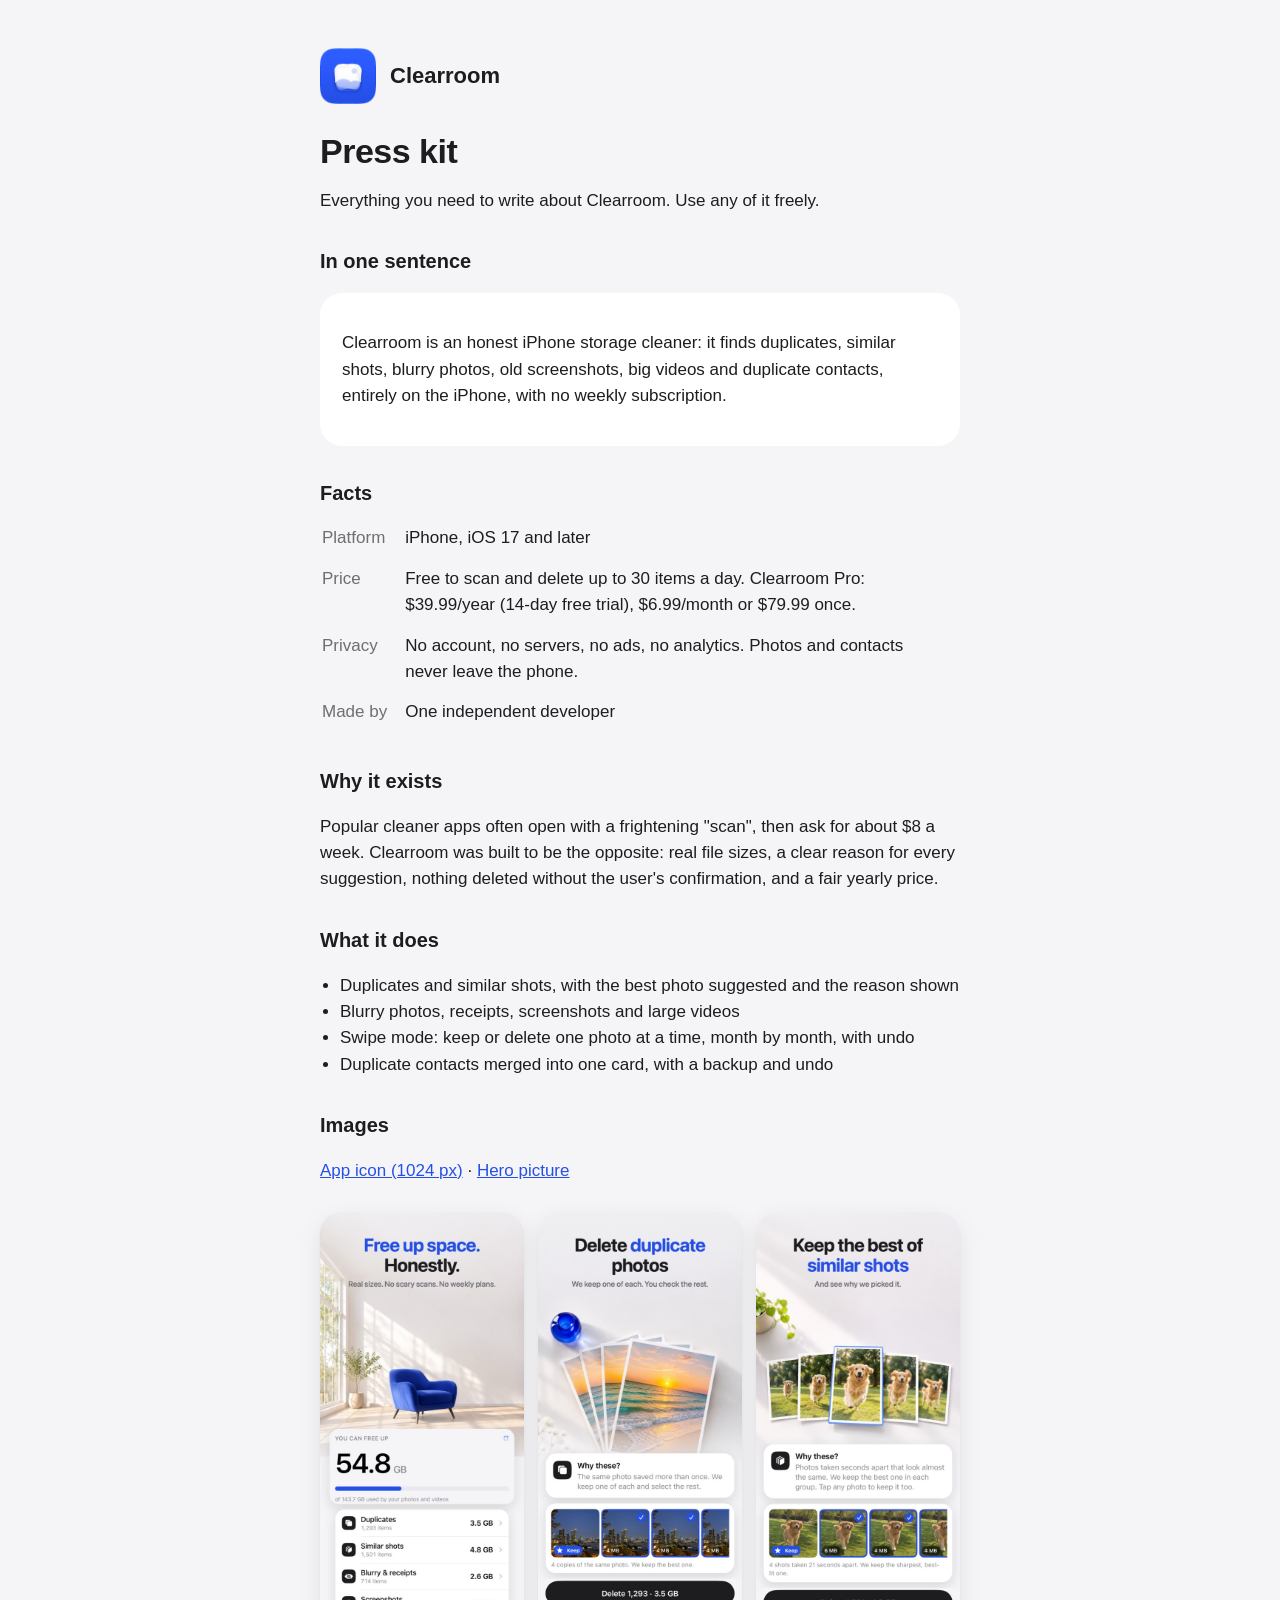
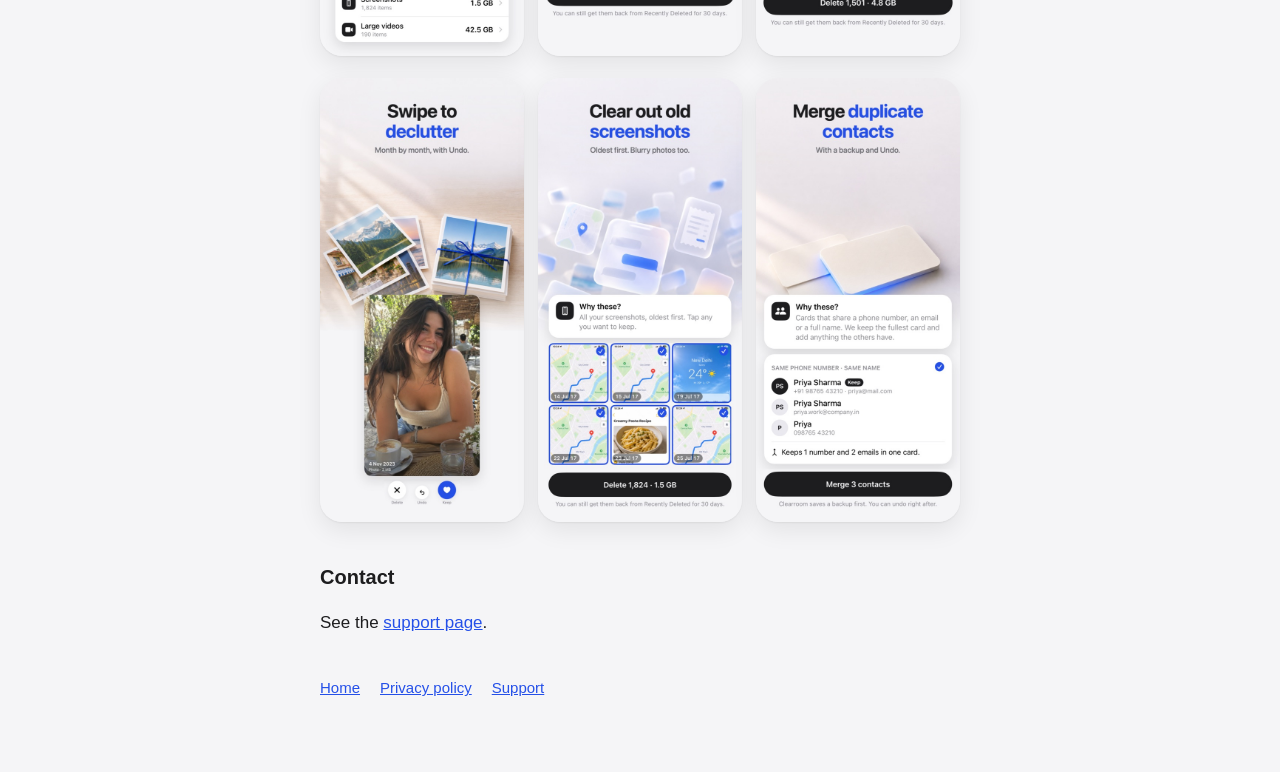
==== press.html @ 5c48450d "Clearroom website" ====
<!doctype html>
<html lang="en"><head><meta charset="utf-8"><meta name="viewport" content="width=device-width, initial-scale=1">
<title>Clearroom press kit: iPhone photo cleaner</title>
<meta name="description" content="Press kit for Clearroom, an on-device iPhone photo cleaner with no weekly subscription: facts, prices, screenshots and the app icon.">
<link rel="canonical" href="https://rajgupta36.github.io/clearroom/press.html"><link rel="stylesheet" href="style.css"><link rel="icon" href="favicon.png"></head>
<body><main>
<header><img src="img/icon-256.png" alt=""><a href="./">Clearroom</a></header>
<h1>Press kit</h1>
<p>Everything you need to write about Clearroom. Use any of it freely.</p>

<h2>In one sentence</h2>
<div class="card"><p>Clearroom is an honest iPhone storage cleaner: it finds duplicates, similar shots, blurry photos, old screenshots, big videos and duplicate contacts, entirely on the iPhone, with no weekly subscription.</p></div>

<h2>Facts</h2>
<table class="facts">
<tr><td>Platform</td><td>iPhone, iOS 17 and later</td></tr>
<tr><td>Price</td><td>Free to scan and delete up to 30 items a day. Clearroom Pro: $39.99/year (14-day free trial), $6.99/month or $79.99 once.</td></tr>
<tr><td>Privacy</td><td>No account, no servers, no ads, no analytics. Photos and contacts never leave the phone.</td></tr>
<tr><td>Made by</td><td>One independent developer</td></tr>
</table>

<h2>Why it exists</h2>
<p>Popular cleaner apps often open with a frightening "scan", then ask for about $8 a week. Clearroom was built to be the opposite: real file sizes, a clear reason for every suggestion, nothing deleted without the user's confirmation, and a fair yearly price.</p>

<h2>What it does</h2>
<ul>
<li>Duplicates and similar shots, with the best photo suggested and the reason shown</li>
<li>Blurry photos, receipts, screenshots and large videos</li>
<li>Swipe mode: keep or delete one photo at a time, month by month, with undo</li>
<li>Duplicate contacts merged into one card, with a backup and undo</li>
</ul>

<h2>Images</h2>
<p><a href="img/icon-1024.png">App icon (1024 px)</a> · <a href="img/hero.jpg">Hero picture</a></p>
<div class="shots">
<a href="img/1-dashboard.jpg"><img src="img/1-dashboard.jpg" alt="Home screen"></a>
<a href="img/2-duplicates.jpg"><img src="img/2-duplicates.jpg" alt="Duplicates"></a>
<a href="img/3-similar.jpg"><img src="img/3-similar.jpg" alt="Similar shots"></a>
<a href="img/4-swipe.jpg"><img src="img/4-swipe.jpg" alt="Swipe mode"></a>
<a href="img/5-screenshots.jpg"><img src="img/5-screenshots.jpg" alt="Old screenshots, oldest first"></a>
<a href="img/6-contacts.jpg"><img src="img/6-contacts.jpg" alt="Duplicate contacts merged into one card"></a>
</div>

<h2>Contact</h2>
<p>See the <a href="support.html">support page</a>.</p>
<nav><a href="./">Home</a><a href="privacy.html">Privacy policy</a><a href="support.html">Support</a></nav>
</main></body></html>
---- style.css ----
:root { --ink:#1D1D1F; --paper:#F5F5F7; --card:#FFFFFF; --muted:#6E6E73; --cobalt:#2550E8; }
@media (prefers-color-scheme: dark) { :root { --ink:#F5F5F7; --paper:#000; --card:#1C1C1E; --muted:#98989D; --cobalt:#3F66F2; } }
* { box-sizing: border-box; }
body { margin:0; background:var(--paper); color:var(--ink); font:17px/1.55 -apple-system, BlinkMacSystemFont, "SF Pro Text", "Helvetica Neue", Arial, sans-serif; }
main { max-width: 680px; margin: 0 auto; padding: 48px 20px 72px; }
header { display:flex; align-items:center; gap:14px; margin-bottom: 28px; }
header img { width:56px; height:56px; border-radius:13px; }
header a { color:inherit; text-decoration:none; font-weight:700; font-size:22px; }
h1 { font-size: 34px; line-height:1.15; margin: 0 0 8px; letter-spacing:-0.5px; }
h2 { font-size: 20px; margin: 32px 0 8px; }
p, li { color: var(--ink); }
.muted { color: var(--muted); font-size: 15px; }
.card { background: var(--card); border-radius: 22px; padding: 20px 22px; margin: 16px 0; }
a { color: var(--cobalt); }
.button { display:inline-block; background:var(--ink); color:var(--paper); padding:14px 26px; border-radius:999px; text-decoration:none; font-weight:600; }
nav { margin-top: 40px; display:flex; gap:20px; font-size:15px; }
ul { padding-left: 20px; }

.shots { display:grid; grid-template-columns: repeat(auto-fit, minmax(150px, 1fr)); gap:14px; margin: 28px 0; }
.shots img { width:100%; border-radius:22px; box-shadow: 0 1px 2px rgba(0,0,0,.06), 0 8px 24px rgba(0,0,0,.08); }
.facts td { padding: 6px 16px 6px 0; vertical-align: top; }
.facts td:first-child { color: var(--muted); white-space: nowrap; }

.hero { display:block; width:100%; height:300px; object-fit:cover; object-position:50% 72%; border-radius:22px; margin: 0 0 28px; }
ol { padding-left: 22px; }
.faq details { background: var(--card); border-radius: 18px; padding: 14px 20px; margin: 10px 0; }
.faq summary { font-weight: 600; cursor: pointer; }
.faq details p { margin: 10px 0 2px; color: var(--muted); }
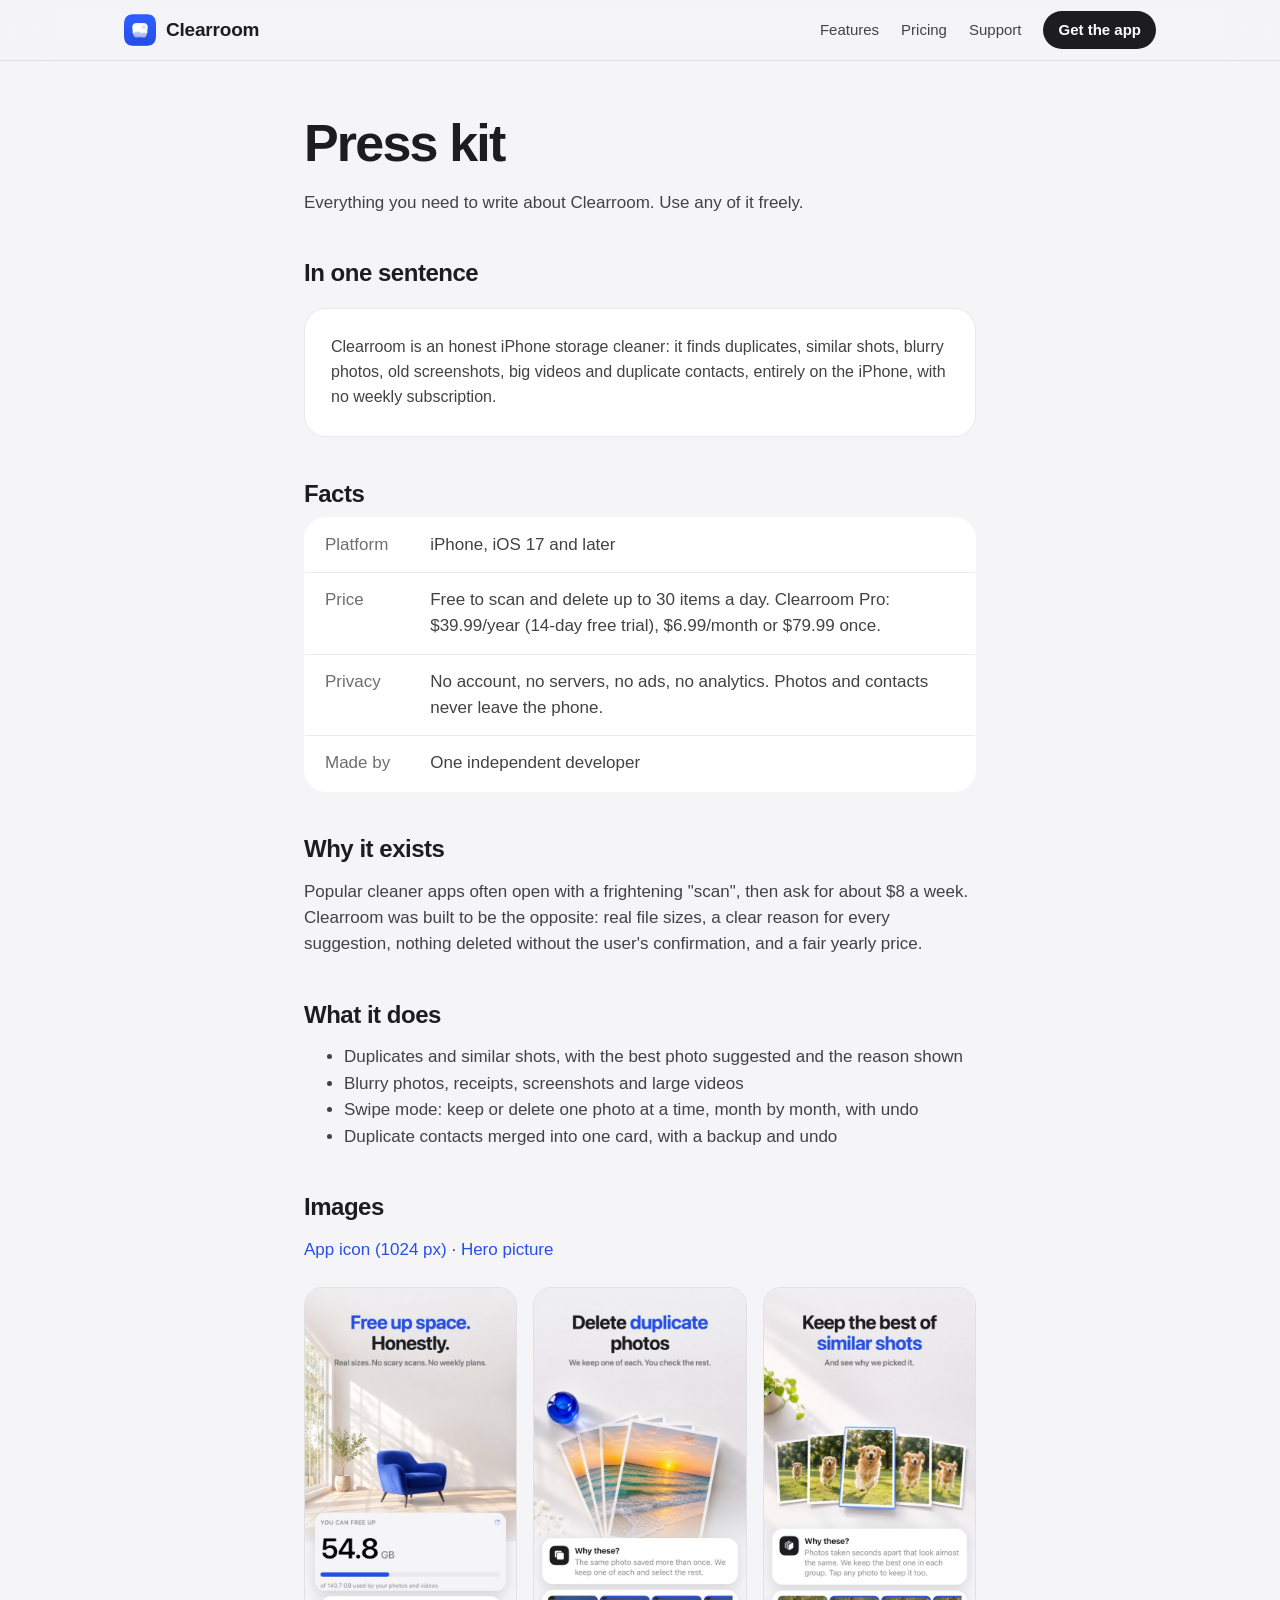
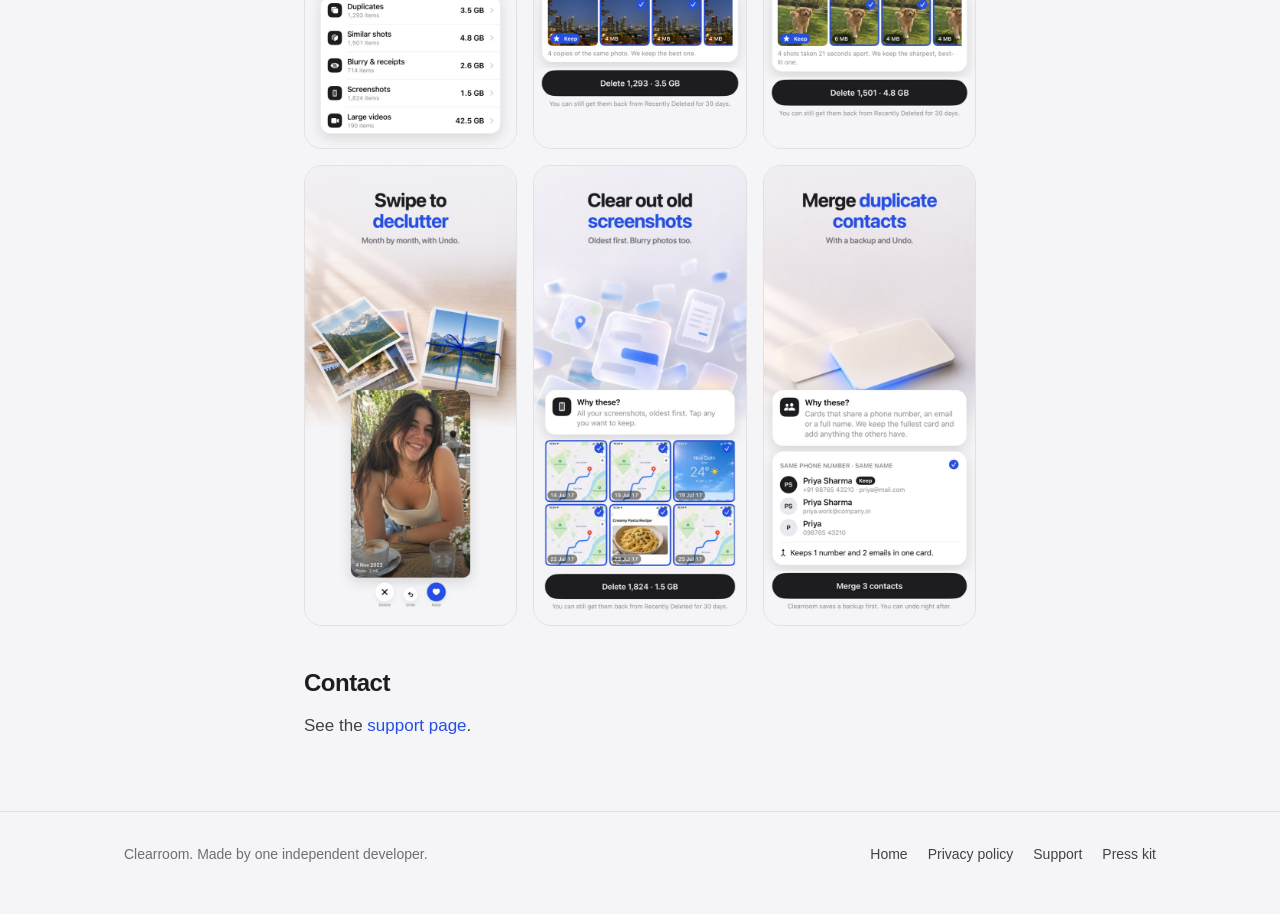
==== commit 2435775a: "New site design: landing page, phone screens, pricing, comparison; nicer support and privacy pages" ====
--- a/press.html
+++ b/press.html
@@ -3,8 +3,13 @@
 <title>Clearroom press kit: iPhone photo cleaner</title>
 <meta name="description" content="Press kit for Clearroom, an on-device iPhone photo cleaner with no weekly subscription: facts, prices, screenshots and the app icon.">
 <link rel="canonical" href="https://rajgupta36.github.io/clearroom/press.html"><link rel="stylesheet" href="style.css"><link rel="icon" href="favicon.png"></head>
-<body><main>
-<header><img src="img/icon-256.png" alt=""><a href="./">Clearroom</a></header>
+<body>
+<a class="skip" href="#main">Skip to content</a>
+<header class="top"><div class="wrap">
+<a class="brand" href="./"><img src="img/icon-256.png" alt="">Clearroom</a>
+<nav aria-label="Main"><a href="./#features">Features</a><a href="./#pricing">Pricing</a><a href="support.html">Support</a><a class="pill" href="./">Get the app</a></nav>
+</div></header>
+<main id="main" class="doc">
 <h1>Press kit</h1>
 <p>Everything you need to write about Clearroom. Use any of it freely.</p>
 
@@ -43,5 +48,9 @@
 
 <h2>Contact</h2>
 <p>See the <a href="support.html">support page</a>.</p>
-<nav><a href="./">Home</a><a href="privacy.html">Privacy policy</a><a href="support.html">Support</a></nav>
-</main></body></html>
+</main>
+<footer><div class="wrap">
+<span>Clearroom. Made by one independent developer.</span>
+<nav aria-label="Footer"><a href="./">Home</a><a href="privacy.html">Privacy policy</a><a href="support.html">Support</a><a href="press.html">Press kit</a></nav>
+</div></footer>
+</body></html>
--- a/style.css
+++ b/style.css
@@ -1,28 +1,189 @@
-:root { --ink:#1D1D1F; --paper:#F5F5F7; --card:#FFFFFF; --muted:#6E6E73; --cobalt:#2550E8; }
-@media (prefers-color-scheme: dark) { :root { --ink:#F5F5F7; --paper:#000; --card:#1C1C1E; --muted:#98989D; --cobalt:#3F66F2; } }
+/* Clearroom site. Ink & cobalt, same as the app: neutral surfaces, one accent, no gradients. */
+:root {
+  --ink: #1D1D1F; --ink-2: #424245; --paper: #F5F5F7; --card: #FFFFFF; --muted: #6E6E73;
+  --line: rgba(0,0,0,.08); --cobalt: #2550E8; --cobalt-soft: rgba(37,80,232,.09);
+  --on-ink: #FFFFFF; --band: #1D1D1F; --band-text: #F5F5F7; --band-muted: #A1A1A6;
+  --radius: 22px; --max: 1080px;
+}
+@media (prefers-color-scheme: dark) {
+  :root {
+    --ink: #F5F5F7; --ink-2: #D2D2D7; --paper: #000; --card: #1C1C1E; --muted: #98989D;
+    --line: rgba(255,255,255,.1); --cobalt: #4C70F5; --cobalt-soft: rgba(76,112,245,.16);
+    --on-ink: #000; --band: #1C1C1E;
+  }
+}
 * { box-sizing: border-box; }
-body { margin:0; background:var(--paper); color:var(--ink); font:17px/1.55 -apple-system, BlinkMacSystemFont, "SF Pro Text", "Helvetica Neue", Arial, sans-serif; }
-main { max-width: 680px; margin: 0 auto; padding: 48px 20px 72px; }
-header { display:flex; align-items:center; gap:14px; margin-bottom: 28px; }
-header img { width:56px; height:56px; border-radius:13px; }
-header a { color:inherit; text-decoration:none; font-weight:700; font-size:22px; }
-h1 { font-size: 34px; line-height:1.15; margin: 0 0 8px; letter-spacing:-0.5px; }
-h2 { font-size: 20px; margin: 32px 0 8px; }
-p, li { color: var(--ink); }
+html { scroll-behavior: smooth; }
+@media (prefers-reduced-motion: reduce) { html { scroll-behavior: auto; } }
+body {
+  margin: 0; background: var(--paper); color: var(--ink);
+  font: 17px/1.55 -apple-system, BlinkMacSystemFont, "SF Pro Text", "Helvetica Neue", Arial, sans-serif;
+  -webkit-font-smoothing: antialiased; text-rendering: optimizeLegibility;
+}
+img { max-width: 100%; display: block; }
+a { color: var(--cobalt); text-decoration: none; }
+a:hover { text-decoration: underline; }
+.wrap { max-width: var(--max); margin: 0 auto; padding: 0 24px; }
+.skip { position: absolute; left: -999px; }
+.skip:focus { left: 12px; top: 12px; background: var(--card); padding: 8px 12px; border-radius: 10px; z-index: 10; }
+
+/* Top bar */
+.top { position: sticky; top: 0; z-index: 5; background: color-mix(in srgb, var(--paper) 82%, transparent);
+  -webkit-backdrop-filter: saturate(180%) blur(20px); backdrop-filter: saturate(180%) blur(20px);
+  border-bottom: 1px solid var(--line); }
+.top .wrap { display: flex; align-items: center; gap: 24px; height: 60px; }
+.brand { display: flex; align-items: center; gap: 10px; color: var(--ink); font-weight: 700; font-size: 19px; letter-spacing: -.2px; }
+.brand:hover { text-decoration: none; }
+.brand img { width: 32px; height: 32px; border-radius: 8px; }
+.top nav { margin-left: auto; display: flex; gap: 22px; align-items: center; font-size: 15px; }
+.top nav a { color: var(--ink-2); }
+.top nav a.pill { background: var(--ink); color: var(--on-ink); padding: 7px 15px; border-radius: 999px; font-weight: 600; }
+.top nav a.pill:hover { text-decoration: none; opacity: .88; }
+@media (max-width: 720px) { .top nav a:not(.pill) { display: none; } }
+
+/* Buttons */
+.button { display: inline-flex; align-items: center; gap: 10px; background: var(--ink); color: var(--on-ink);
+  padding: 15px 26px; border-radius: 999px; font-weight: 600; font-size: 17px; transition: transform .15s ease-out; }
+.button:hover { text-decoration: none; }
+.button:active { transform: scale(.96); }
+.button svg { width: 20px; height: 20px; fill: currentColor; }
+.note { color: var(--muted); font-size: 14px; margin-top: 12px; }
+
+/* Hero */
+.hero { display: grid; grid-template-columns: 1.1fr .9fr; gap: 56px; align-items: center; padding: 72px 0 40px; }
+.eyebrow { text-transform: uppercase; letter-spacing: .08em; font-size: 13px; font-weight: 600; color: var(--muted); margin: 0 0 14px; }
+h1 { font-size: clamp(40px, 6vw, 68px); line-height: 1.02; letter-spacing: -.035em; margin: 0 0 20px; font-weight: 700; }
+h1 em, h2 em { font-style: normal; color: var(--cobalt); }
+.lede { font-size: 20px; line-height: 1.5; color: var(--ink-2); margin: 0 0 30px; max-width: 30em; }
+.chips { display: flex; flex-wrap: wrap; gap: 8px; margin: 26px 0 0; padding: 0; list-style: none; }
+.chips li { font-size: 14px; color: var(--ink-2); background: var(--card); border: 1px solid var(--line); padding: 6px 12px; border-radius: 999px; }
+@media (max-width: 860px) {
+  .hero { grid-template-columns: 1fr; gap: 40px; padding-top: 44px; text-align: center; }
+  .lede { margin-left: auto; margin-right: auto; }
+  .chips { justify-content: center; }
+}
+
+/* Phone frame around a real screen capture */
+.phone { position: relative; width: 100%; max-width: 330px; margin: 0 auto; aspect-ratio: 1320 / 2868;
+  border-radius: 54px; padding: 11px; background: #1D1D1F;
+  box-shadow: 0 0 0 1px rgba(0,0,0,.12), 0 30px 60px -20px rgba(0,0,0,.28), 0 12px 24px -12px rgba(0,0,0,.18); }
+@media (prefers-color-scheme: dark) { .phone { background: #2C2C2E; box-shadow: 0 0 0 1px rgba(255,255,255,.12), 0 30px 60px -20px rgba(0,0,0,.8); } }
+.phone img { width: 100%; height: 100%; object-fit: cover; border-radius: 44px; }
+.phone.small { max-width: 280px; border-radius: 46px; padding: 9px; }
+.phone.small img { border-radius: 38px; }
+
+/* Proof strip */
+.proof { display: grid; grid-template-columns: repeat(4, 1fr); gap: 1px; background: var(--line); border-radius: var(--radius); overflow: hidden; margin: 32px 0 0; }
+.proof div { background: var(--card); padding: 22px 20px; }
+.proof b { display: block; font-size: 28px; letter-spacing: -.02em; }
+.proof span { color: var(--muted); font-size: 14px; }
+@media (max-width: 720px) { .proof { grid-template-columns: repeat(2, 1fr); } }
+
+/* Sections */
+section { padding: 88px 0 0; }
+.head { max-width: 640px; margin: 0 0 40px; }
+.head.center { margin-left: auto; margin-right: auto; text-align: center; }
+h2 { font-size: clamp(30px, 4.2vw, 44px); line-height: 1.08; letter-spacing: -.03em; margin: 0 0 14px; }
+h3 { font-size: 22px; letter-spacing: -.015em; margin: 0 0 10px; line-height: 1.25; }
+.head p { color: var(--ink-2); font-size: 19px; margin: 0; }
+
+/* Feature rows */
+.feature { display: grid; grid-template-columns: 1fr 1fr; gap: 64px; align-items: center; padding: 48px 0; border-top: 1px solid var(--line); }
+.feature:first-of-type { border-top: 0; }
+.feature.flip .text { order: 2; }
+.feature .text p { color: var(--ink-2); font-size: 18px; margin: 0 0 14px; }
+.feature .tag { display: inline-block; font-size: 13px; font-weight: 600; color: var(--cobalt); background: var(--cobalt-soft); padding: 4px 10px; border-radius: 999px; margin-bottom: 14px; }
+.ticks { list-style: none; padding: 0; margin: 18px 0 0; }
+.ticks li { position: relative; padding-left: 28px; margin: 8px 0; color: var(--ink-2); font-size: 16px; }
+.ticks li::before { content: ""; position: absolute; left: 0; top: 4px; width: 18px; height: 18px; border-radius: 50%; background: var(--cobalt);
+  -webkit-mask: url('data:image/svg+xml;utf8,<svg xmlns="http://www.w3.org/2000/svg" viewBox="0 0 20 20"><circle cx="10" cy="10" r="10"/></svg>'); }
+.ticks li::after { content: ""; position: absolute; left: 6px; top: 8px; width: 5px; height: 8px; border: solid #fff; border-width: 0 2px 2px 0; transform: rotate(45deg); }
+@media (max-width: 860px) {
+  .feature { grid-template-columns: 1fr; gap: 32px; text-align: left; }
+  .feature.flip .text { order: 0; }
+}
+
+/* Grid of small cards */
+.grid3 { display: grid; grid-template-columns: repeat(3, 1fr); gap: 16px; }
+@media (max-width: 860px) { .grid3 { grid-template-columns: 1fr; } }
+.card { background: var(--card); border-radius: var(--radius); padding: 26px; border: 1px solid var(--line); }
+.card p { color: var(--ink-2); margin: 0; font-size: 16px; }
+.icon { width: 44px; height: 44px; border-radius: 12px; background: var(--ink); display: grid; place-items: center; margin-bottom: 18px; }
+.icon svg { width: 22px; height: 22px; fill: none; stroke: var(--on-ink); stroke-width: 2; stroke-linecap: round; stroke-linejoin: round; }
+.num { font-size: 15px; font-weight: 700; color: var(--cobalt); margin-bottom: 10px; }
+
+/* Ink band */
+.band { background: var(--band); color: var(--band-text); border-radius: 32px; padding: 64px 56px; margin-top: 88px;
+  display: grid; grid-template-columns: 1.2fr .8fr; gap: 48px; align-items: center; }
+.band h2 { color: var(--band-text); }
+.band p, .band li { color: var(--band-muted); font-size: 18px; }
+.band .ticks li { color: var(--band-text); }
+@media (max-width: 860px) { .band { grid-template-columns: 1fr; padding: 44px 26px; } }
+
+/* Comparison */
+.compare { width: 100%; border-collapse: separate; border-spacing: 0; background: var(--card); border-radius: var(--radius); overflow: hidden; border: 1px solid var(--line); font-size: 16px; }
+.compare th, .compare td { padding: 16px 20px; text-align: left; border-bottom: 1px solid var(--line); vertical-align: top; }
+.compare tr:last-child td { border-bottom: 0; }
+.compare thead th { font-size: 14px; color: var(--muted); font-weight: 600; }
+.compare thead th:nth-child(2) { color: var(--cobalt); }
+.compare td:first-child { color: var(--muted); width: 26%; }
+.compare td:nth-child(2) { font-weight: 600; }
+.compare td:nth-child(3) { color: var(--muted); }
+@media (max-width: 640px) { .compare th, .compare td { padding: 12px; font-size: 14px; } }
+
+/* Pricing */
+.prices { display: grid; grid-template-columns: repeat(4, 1fr); gap: 16px; align-items: stretch; }
+@media (max-width: 960px) { .prices { grid-template-columns: repeat(2, 1fr); } }
+@media (max-width: 560px) { .prices { grid-template-columns: 1fr; } }
+.price { background: var(--card); border: 1px solid var(--line); border-radius: var(--radius); padding: 26px; display: flex; flex-direction: column; }
+.price.best { border: 2px solid var(--cobalt); }
+.price .name { font-weight: 600; font-size: 15px; color: var(--muted); }
+.price .amount { font-size: 38px; font-weight: 700; letter-spacing: -.03em; margin: 8px 0 2px; }
+.price .per { color: var(--muted); font-size: 14px; }
+.price p { color: var(--ink-2); font-size: 15px; margin: 16px 0 0; }
+.badge { align-self: flex-start; font-size: 12px; font-weight: 700; color: #fff; background: var(--cobalt); padding: 3px 9px; border-radius: 999px; margin-bottom: 10px; }
+
+/* FAQ */
+.faq { max-width: 760px; margin: 0 auto; }
+.faq details { background: var(--card); border: 1px solid var(--line); border-radius: 18px; padding: 0 22px; margin: 10px 0; }
+.faq summary { font-weight: 600; cursor: pointer; padding: 18px 28px 18px 0; list-style: none; position: relative; }
+.faq summary::-webkit-details-marker { display: none; }
+.faq summary::after { content: "+"; position: absolute; right: 0; top: 14px; font-size: 24px; font-weight: 400; color: var(--muted); transition: transform .2s ease-out; }
+.faq details[open] summary::after { transform: rotate(45deg); }
+.faq details p { margin: 0 0 18px; color: var(--ink-2); }
+
+/* Closing call to action */
+.cta { text-align: center; padding: 96px 0 24px; }
+.cta img { width: 88px; height: 88px; border-radius: 20px; margin: 0 auto 24px; box-shadow: 0 10px 30px -10px rgba(0,0,0,.3); }
+
+/* Footer */
+footer { border-top: 1px solid var(--line); margin-top: 72px; padding: 32px 0 48px; font-size: 14px; color: var(--muted); }
+footer .wrap { display: flex; flex-wrap: wrap; gap: 14px 28px; align-items: center; }
+footer nav { display: flex; flex-wrap: wrap; gap: 20px; margin-left: auto; }
+footer a { color: var(--ink-2); }
+
+/* Text pages (privacy, support, press) */
+.doc { max-width: 720px; margin: 0 auto; padding: 56px 24px 0; }
+.doc h1 { font-size: clamp(36px, 5vw, 52px); }
+.doc h2 { font-size: 24px; letter-spacing: -.02em; margin: 44px 0 10px; }
+.doc p, .doc li { color: var(--ink-2); }
+.doc .lede { font-size: 19px; }
+.doc .card { margin: 22px 0; }
+.doc .card p + p { margin-top: 12px; }
 .muted { color: var(--muted); font-size: 15px; }
-.card { background: var(--card); border-radius: 22px; padding: 20px 22px; margin: 16px 0; }
-a { color: var(--cobalt); }
-.button { display:inline-block; background:var(--ink); color:var(--paper); padding:14px 26px; border-radius:999px; text-decoration:none; font-weight:600; }
-nav { margin-top: 40px; display:flex; gap:20px; font-size:15px; }
-ul { padding-left: 20px; }
-
-.shots { display:grid; grid-template-columns: repeat(auto-fit, minmax(150px, 1fr)); gap:14px; margin: 28px 0; }
-.shots img { width:100%; border-radius:22px; box-shadow: 0 1px 2px rgba(0,0,0,.06), 0 8px 24px rgba(0,0,0,.08); }
-.facts td { padding: 6px 16px 6px 0; vertical-align: top; }
-.facts td:first-child { color: var(--muted); white-space: nowrap; }
-
-.hero { display:block; width:100%; height:300px; object-fit:cover; object-position:50% 72%; border-radius:22px; margin: 0 0 28px; }
-ol { padding-left: 22px; }
-.faq details { background: var(--card); border-radius: 18px; padding: 14px 20px; margin: 10px 0; }
-.faq summary { font-weight: 600; cursor: pointer; }
-.faq details p { margin: 10px 0 2px; color: var(--muted); }
+.summary { display: grid; grid-template-columns: repeat(3, 1fr); gap: 12px; margin: 28px 0 8px; }
+.summary div { background: var(--card); border: 1px solid var(--line); border-radius: 18px; padding: 18px; }
+.summary b { display: block; font-size: 16px; margin-bottom: 4px; }
+.summary span { color: var(--muted); font-size: 14px; }
+@media (max-width: 640px) { .summary { grid-template-columns: 1fr; } }
+.toc { display: flex; flex-wrap: wrap; gap: 8px; margin: 18px 0 0; }
+.toc a { font-size: 14px; background: var(--card); border: 1px solid var(--line); padding: 6px 12px; border-radius: 999px; color: var(--ink-2); }
+.facts { width: 100%; border-collapse: collapse; background: var(--card); border-radius: var(--radius); overflow: hidden; border: 1px solid var(--line); }
+.facts td { padding: 14px 20px; border-bottom: 1px solid var(--line); vertical-align: top; color: var(--ink-2); }
+.facts tr:last-child td { border-bottom: 0; }
+.facts td:first-child { color: var(--muted); white-space: nowrap; width: 1%; }
+.shots { display: grid; grid-template-columns: repeat(3, 1fr); gap: 16px; margin: 24px 0; }
+@media (max-width: 640px) { .shots { grid-template-columns: repeat(2, 1fr); } }
+.shots img { border-radius: 18px; border: 1px solid var(--line); }
+.contact { display: flex; flex-wrap: wrap; gap: 12px; align-items: center; }
+[id] { scroll-margin-top: 76px; }
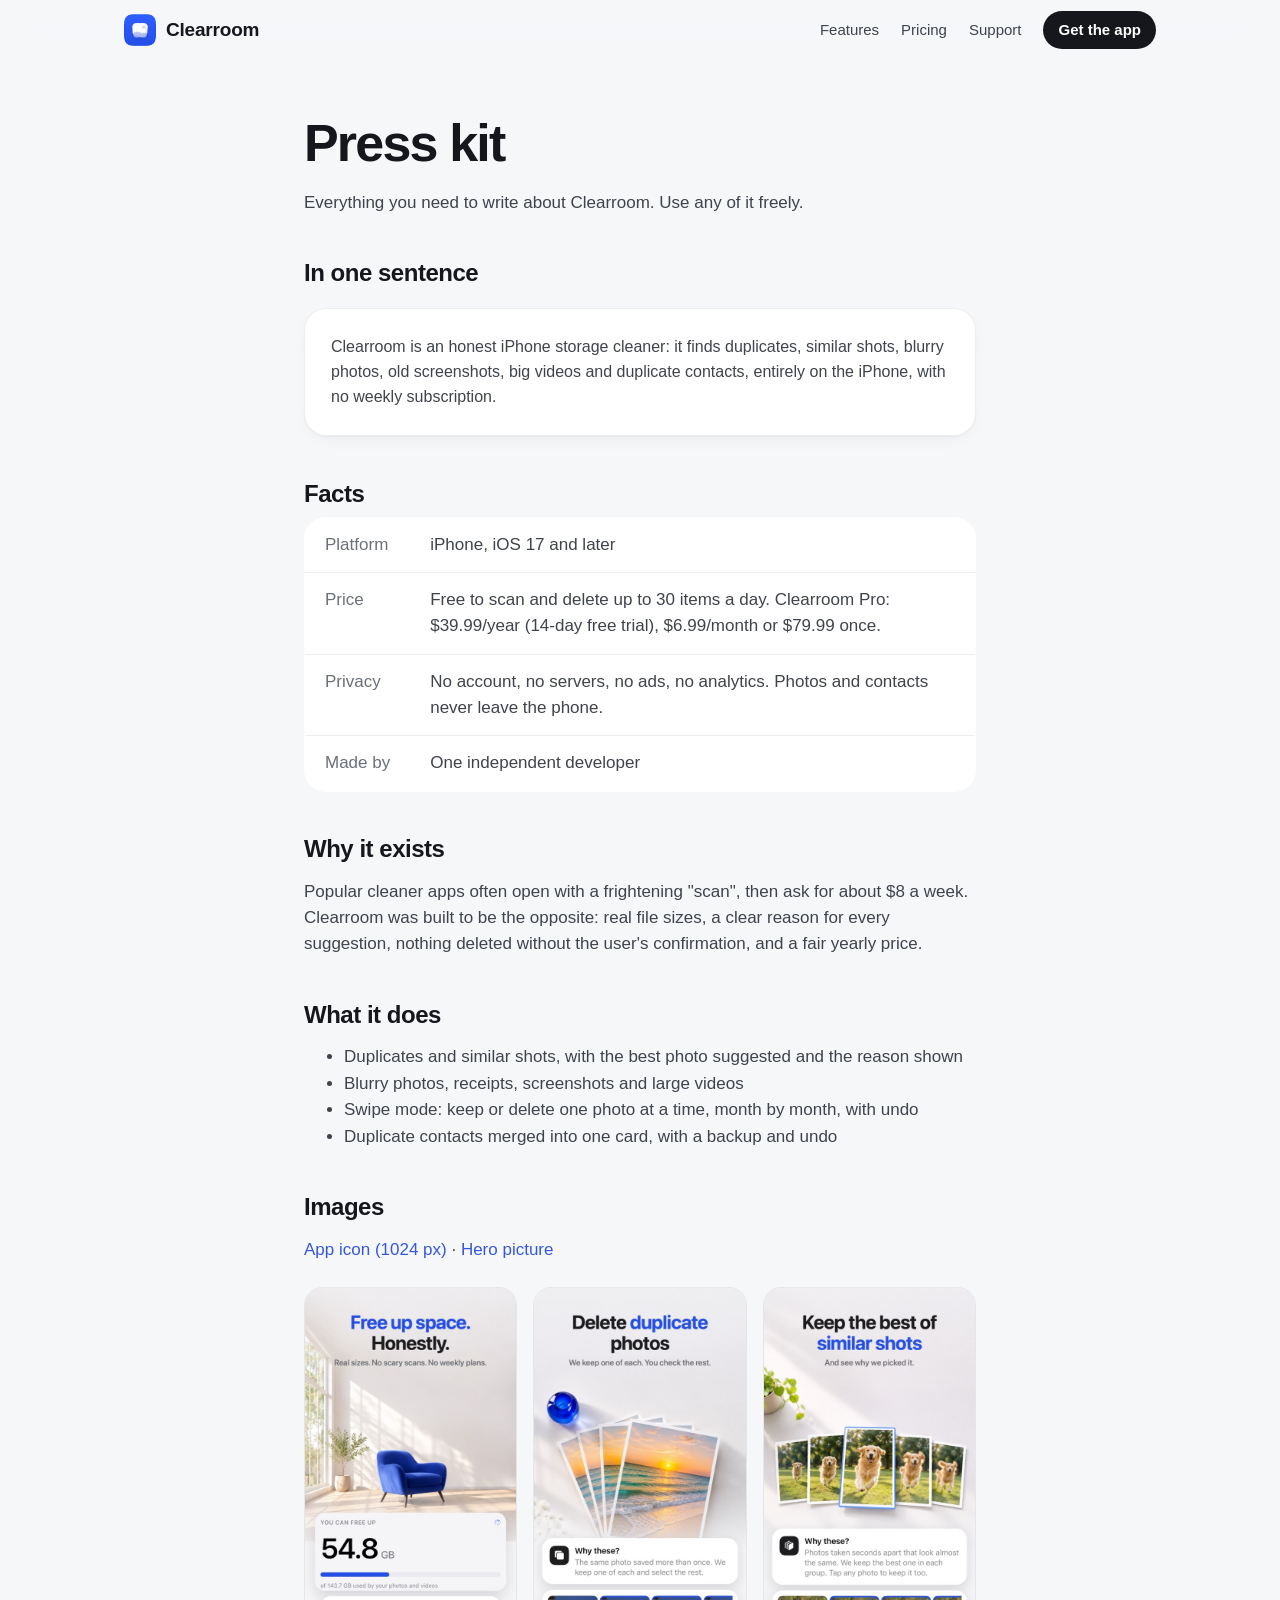
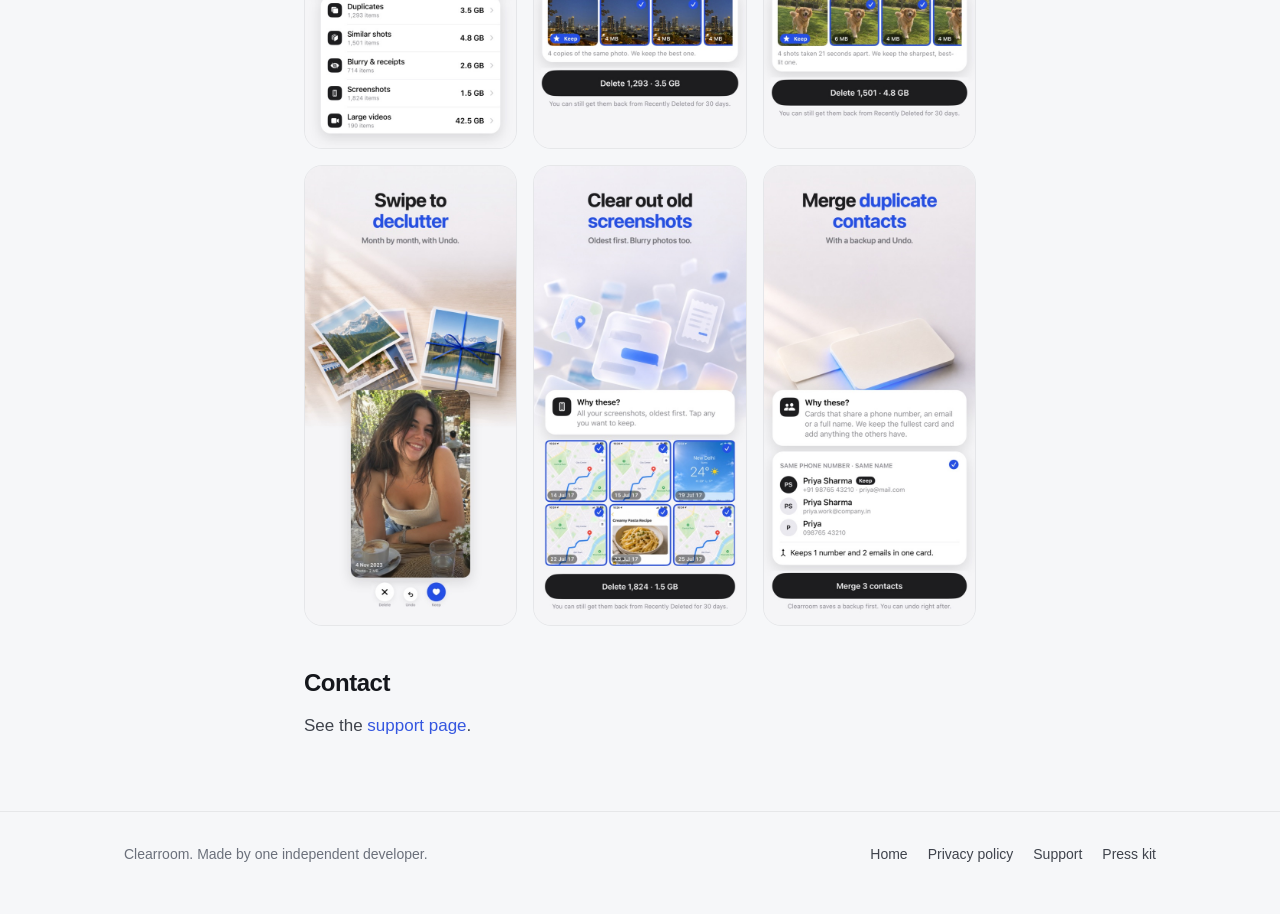
==== commit f026c2fd: "Subtle motion (Motion library) and softer colors" ====
--- a/press.html
+++ b/press.html
@@ -2,7 +2,8 @@
 <html lang="en"><head><meta charset="utf-8"><meta name="viewport" content="width=device-width, initial-scale=1">
 <title>Clearroom press kit: iPhone photo cleaner</title>
 <meta name="description" content="Press kit for Clearroom, an on-device iPhone photo cleaner with no weekly subscription: facts, prices, screenshots and the app icon.">
-<link rel="canonical" href="https://rajgupta36.github.io/clearroom/press.html"><link rel="stylesheet" href="style.css"><link rel="icon" href="favicon.png"></head>
+<link rel="canonical" href="https://rajgupta36.github.io/clearroom/press.html"><script>(function(d){if(!matchMedia('(prefers-reduced-motion: reduce)').matches){d.classList.add('motion');setTimeout(function(){if(!window.__siteReady)d.classList.remove('motion')},2500)}})(document.documentElement)</script>
+<link rel="stylesheet" href="style.css?v=4"><link rel="icon" href="favicon.png"></head>
 <body>
 <a class="skip" href="#main">Skip to content</a>
 <header class="top"><div class="wrap">
@@ -10,7 +11,7 @@
 <nav aria-label="Main"><a href="./#features">Features</a><a href="./#pricing">Pricing</a><a href="support.html">Support</a><a class="pill" href="./">Get the app</a></nav>
 </div></header>
 <main id="main" class="doc">
-<h1>Press kit</h1>
+<h1 data-reveal>Press kit</h1>
 <p>Everything you need to write about Clearroom. Use any of it freely.</p>
 
 <h2>In one sentence</h2>
@@ -53,4 +54,6 @@
 <span>Clearroom. Made by one independent developer.</span>
 <nav aria-label="Footer"><a href="./">Home</a><a href="privacy.html">Privacy policy</a><a href="support.html">Support</a><a href="press.html">Press kit</a></nav>
 </div></footer>
+<script src="js/motion.js" defer></script>
+<script src="js/site.js?v=2" defer></script>
 </body></html>
--- a/style.css
+++ b/style.css
@@ -1,15 +1,18 @@
 /* Clearroom site. Ink & cobalt, same as the app: neutral surfaces, one accent, no gradients. */
 :root {
-  --ink: #1D1D1F; --ink-2: #424245; --paper: #F5F5F7; --card: #FFFFFF; --muted: #6E6E73;
-  --line: rgba(0,0,0,.08); --cobalt: #2550E8; --cobalt-soft: rgba(37,80,232,.09);
-  --on-ink: #FFFFFF; --band: #1D1D1F; --band-text: #F5F5F7; --band-muted: #A1A1A6;
-  --radius: 22px; --max: 1080px;
+  /* Soft, slightly cool neutrals with a quiet cobalt. Flat colors, no gradients. */
+  --ink: #15171C; --ink-2: #3F434C; --paper: #F6F7F9; --card: #FFFFFF; --muted: #6B707B;
+  --line: rgba(21,23,28,.07); --cobalt: #3557E0; --cobalt-soft: rgba(53,87,224,.07); --cobalt-mist: #EDF0FA;
+  --on-ink: #FFFFFF; --band: #171B2E; --band-text: #F3F5FB; --band-muted: #A9AFC6; --band-line: rgba(255,255,255,.1);
+  --shadow: 0 1px 2px rgba(21,23,28,.04), 0 6px 20px -8px rgba(21,23,28,.08);
+  --radius: 22px; --max: 1080px; --ease: cubic-bezier(.22,1,.36,1);
 }
 @media (prefers-color-scheme: dark) {
   :root {
-    --ink: #F5F5F7; --ink-2: #D2D2D7; --paper: #000; --card: #1C1C1E; --muted: #98989D;
-    --line: rgba(255,255,255,.1); --cobalt: #4C70F5; --cobalt-soft: rgba(76,112,245,.16);
-    --on-ink: #000; --band: #1C1C1E;
+    --ink: #F1F2F5; --ink-2: #C9CCD4; --paper: #0C0D10; --card: #15171C; --muted: #8E93A0;
+    --line: rgba(255,255,255,.08); --cobalt: #7290FF; --cobalt-soft: rgba(114,144,255,.12); --cobalt-mist: #12162A;
+    --on-ink: #0C0D10; --band: #12162A; --band-muted: #9CA3BE;
+    --shadow: 0 1px 2px rgba(0,0,0,.4), 0 8px 24px -10px rgba(0,0,0,.6);
   }
 }
 * { box-sizing: border-box; }
@@ -28,9 +31,10 @@
 .skip:focus { left: 12px; top: 12px; background: var(--card); padding: 8px 12px; border-radius: 10px; z-index: 10; }
 
 /* Top bar */
-.top { position: sticky; top: 0; z-index: 5; background: color-mix(in srgb, var(--paper) 82%, transparent);
+.top { position: sticky; top: 0; z-index: 5; background: color-mix(in srgb, var(--paper) 80%, transparent); transition: border-color .3s var(--ease), box-shadow .3s var(--ease);
   -webkit-backdrop-filter: saturate(180%) blur(20px); backdrop-filter: saturate(180%) blur(20px);
-  border-bottom: 1px solid var(--line); }
+  border-bottom: 1px solid transparent; }
+.top.scrolled { border-bottom-color: var(--line); box-shadow: 0 1px 12px -6px rgba(21,23,28,.12); }
 .top .wrap { display: flex; align-items: center; gap: 24px; height: 60px; }
 .brand { display: flex; align-items: center; gap: 10px; color: var(--ink); font-weight: 700; font-size: 19px; letter-spacing: -.2px; }
 .brand:hover { text-decoration: none; }
@@ -43,7 +47,8 @@
 
 /* Buttons */
 .button { display: inline-flex; align-items: center; gap: 10px; background: var(--ink); color: var(--on-ink);
-  padding: 15px 26px; border-radius: 999px; font-weight: 600; font-size: 17px; transition: transform .15s ease-out; }
+  padding: 15px 26px; border-radius: 999px; font-weight: 600; font-size: 17px; transition: transform .15s ease-out, box-shadow .3s var(--ease); box-shadow: 0 6px 18px -8px rgba(21,23,28,.45); }
+.button:hover { transform: translateY(-1px); box-shadow: 0 10px 24px -10px rgba(21,23,28,.5); }
 .button:hover { text-decoration: none; }
 .button:active { transform: scale(.96); }
 .button svg { width: 20px; height: 20px; fill: currentColor; }
@@ -56,7 +61,7 @@
 h1 em, h2 em { font-style: normal; color: var(--cobalt); }
 .lede { font-size: 20px; line-height: 1.5; color: var(--ink-2); margin: 0 0 30px; max-width: 30em; }
 .chips { display: flex; flex-wrap: wrap; gap: 8px; margin: 26px 0 0; padding: 0; list-style: none; }
-.chips li { font-size: 14px; color: var(--ink-2); background: var(--card); border: 1px solid var(--line); padding: 6px 12px; border-radius: 999px; }
+.chips li { font-size: 14px; color: var(--ink-2); background: var(--card); border: 1px solid var(--line); box-shadow: var(--shadow); padding: 6px 12px; border-radius: 999px; }
 @media (max-width: 860px) {
   .hero { grid-template-columns: 1fr; gap: 40px; padding-top: 44px; text-align: center; }
   .lede { margin-left: auto; margin-right: auto; }
@@ -74,9 +79,10 @@
 
 /* Proof strip */
 .proof { display: grid; grid-template-columns: repeat(4, 1fr); gap: 1px; background: var(--line); border-radius: var(--radius); overflow: hidden; margin: 32px 0 0; }
-.proof div { background: var(--card); padding: 22px 20px; }
+.proof div { background: var(--card); padding: 24px 22px; }
+.proof b { font-variant-numeric: tabular-nums; }
 .proof b { display: block; font-size: 28px; letter-spacing: -.02em; }
-.proof span { color: var(--muted); font-size: 14px; }
+.proof div > span { color: var(--muted); font-size: 14px; }
 @media (max-width: 720px) { .proof { grid-template-columns: repeat(2, 1fr); } }
 
 /* Sections */
@@ -92,7 +98,7 @@
 .feature:first-of-type { border-top: 0; }
 .feature.flip .text { order: 2; }
 .feature .text p { color: var(--ink-2); font-size: 18px; margin: 0 0 14px; }
-.feature .tag { display: inline-block; font-size: 13px; font-weight: 600; color: var(--cobalt); background: var(--cobalt-soft); padding: 4px 10px; border-radius: 999px; margin-bottom: 14px; }
+.feature .tag { letter-spacing: .01em; display: inline-block; font-size: 13px; font-weight: 600; color: var(--cobalt); background: var(--cobalt-soft); padding: 4px 10px; border-radius: 999px; margin-bottom: 14px; }
 .ticks { list-style: none; padding: 0; margin: 18px 0 0; }
 .ticks li { position: relative; padding-left: 28px; margin: 8px 0; color: var(--ink-2); font-size: 16px; }
 .ticks li::before { content: ""; position: absolute; left: 0; top: 4px; width: 18px; height: 18px; border-radius: 50%; background: var(--cobalt);
@@ -106,14 +112,15 @@
 /* Grid of small cards */
 .grid3 { display: grid; grid-template-columns: repeat(3, 1fr); gap: 16px; }
 @media (max-width: 860px) { .grid3 { grid-template-columns: 1fr; } }
-.card { background: var(--card); border-radius: var(--radius); padding: 26px; border: 1px solid var(--line); }
+.card { background: var(--card); border-radius: var(--radius); padding: 26px; border: 1px solid var(--line); box-shadow: var(--shadow); transition: transform .4s var(--ease), box-shadow .4s var(--ease); }
+.grid3 .card:hover, .price:hover { transform: translateY(-3px); box-shadow: 0 2px 4px rgba(21,23,28,.04), 0 18px 36px -16px rgba(21,23,28,.16); }
 .card p { color: var(--ink-2); margin: 0; font-size: 16px; }
 .icon { width: 44px; height: 44px; border-radius: 12px; background: var(--ink); display: grid; place-items: center; margin-bottom: 18px; }
 .icon svg { width: 22px; height: 22px; fill: none; stroke: var(--on-ink); stroke-width: 2; stroke-linecap: round; stroke-linejoin: round; }
 .num { font-size: 15px; font-weight: 700; color: var(--cobalt); margin-bottom: 10px; }
 
 /* Ink band */
-.band { background: var(--band); color: var(--band-text); border-radius: 32px; padding: 64px 56px; margin-top: 88px;
+.band { background: var(--band); color: var(--band-text); border-radius: 32px; border: 1px solid var(--band-line); padding: 64px 56px; margin-top: 88px;
   display: grid; grid-template-columns: 1.2fr .8fr; gap: 48px; align-items: center; }
 .band h2 { color: var(--band-text); }
 .band p, .band li { color: var(--band-muted); font-size: 18px; }
@@ -121,7 +128,8 @@
 @media (max-width: 860px) { .band { grid-template-columns: 1fr; padding: 44px 26px; } }
 
 /* Comparison */
-.compare { width: 100%; border-collapse: separate; border-spacing: 0; background: var(--card); border-radius: var(--radius); overflow: hidden; border: 1px solid var(--line); font-size: 16px; }
+.compare { width: 100%; border-collapse: separate; border-spacing: 0; background: var(--card); border-radius: var(--radius); overflow: hidden; border: 1px solid var(--line); font-size: 16px; box-shadow: var(--shadow); }
+.compare td:nth-child(2), .compare th:nth-child(2) { background: var(--cobalt-soft); }
 .compare th, .compare td { padding: 16px 20px; text-align: left; border-bottom: 1px solid var(--line); vertical-align: top; }
 .compare tr:last-child td { border-bottom: 0; }
 .compare thead th { font-size: 14px; color: var(--muted); font-weight: 600; }
@@ -135,8 +143,8 @@
 .prices { display: grid; grid-template-columns: repeat(4, 1fr); gap: 16px; align-items: stretch; }
 @media (max-width: 960px) { .prices { grid-template-columns: repeat(2, 1fr); } }
 @media (max-width: 560px) { .prices { grid-template-columns: 1fr; } }
-.price { background: var(--card); border: 1px solid var(--line); border-radius: var(--radius); padding: 26px; display: flex; flex-direction: column; }
-.price.best { border: 2px solid var(--cobalt); }
+.price { background: var(--card); border: 1px solid var(--line); border-radius: var(--radius); padding: 26px; display: flex; flex-direction: column; box-shadow: var(--shadow); transition: transform .4s var(--ease), box-shadow .4s var(--ease); }
+.price.best { border: 1.5px solid var(--cobalt); background: color-mix(in srgb, var(--card) 94%, var(--cobalt)); }
 .price .name { font-weight: 600; font-size: 15px; color: var(--muted); }
 .price .amount { font-size: 38px; font-weight: 700; letter-spacing: -.03em; margin: 8px 0 2px; }
 .price .per { color: var(--muted); font-size: 14px; }
@@ -145,10 +153,13 @@
 
 /* FAQ */
 .faq { max-width: 760px; margin: 0 auto; }
-.faq details { background: var(--card); border: 1px solid var(--line); border-radius: 18px; padding: 0 22px; margin: 10px 0; }
+.faq details { background: var(--card); border: 1px solid var(--line); border-radius: 18px; padding: 0 22px; margin: 10px 0; transition: border-color .3s var(--ease); }
+.faq details[open] { border-color: color-mix(in srgb, var(--line) 50%, var(--cobalt)); }
+.faq .answer { overflow: hidden; }
 .faq summary { font-weight: 600; cursor: pointer; padding: 18px 28px 18px 0; list-style: none; position: relative; }
 .faq summary::-webkit-details-marker { display: none; }
-.faq summary::after { content: "+"; position: absolute; right: 0; top: 14px; font-size: 24px; font-weight: 400; color: var(--muted); transition: transform .2s ease-out; }
+.faq summary::after { content: "+"; position: absolute; right: 0; top: 14px; font-size: 24px; font-weight: 400; color: var(--muted); transition: transform .35s var(--ease), color .3s; }
+.faq details[open] summary::after { color: var(--cobalt); }
 .faq details[open] summary::after { transform: rotate(45deg); }
 .faq details p { margin: 0 0 18px; color: var(--ink-2); }
 
@@ -187,3 +198,17 @@
 .shots img { border-radius: 18px; border: 1px solid var(--line); }
 .contact { display: flex; flex-wrap: wrap; gap: 12px; align-items: center; }
 [id] { scroll-margin-top: 76px; }
+
+/* Hero phone sits on a quiet cobalt disc */
+.stage { position: relative; display: grid; place-items: center; }
+.stage::before { content: ""; position: absolute; width: min(440px, 92%); aspect-ratio: 1; border-radius: 50%; background: var(--cobalt-mist); z-index: 0; }
+.stage .phone { position: relative; z-index: 1; }
+/* Tinted section */
+.mist { background: var(--cobalt-mist); border-radius: 32px; padding: 64px 40px; margin-top: 88px; }
+.mist .card { box-shadow: none; }
+@media (max-width: 860px) { .mist { padding: 44px 20px; } }
+
+/* Motion: content starts hidden only when JavaScript runs and motion is allowed */
+.motion [data-reveal], .motion [data-stagger] > *, .motion [data-hero-text] > *, .motion [data-hero-phone] { opacity: 0; }
+
+.phone, .card, .price { will-change: transform; }
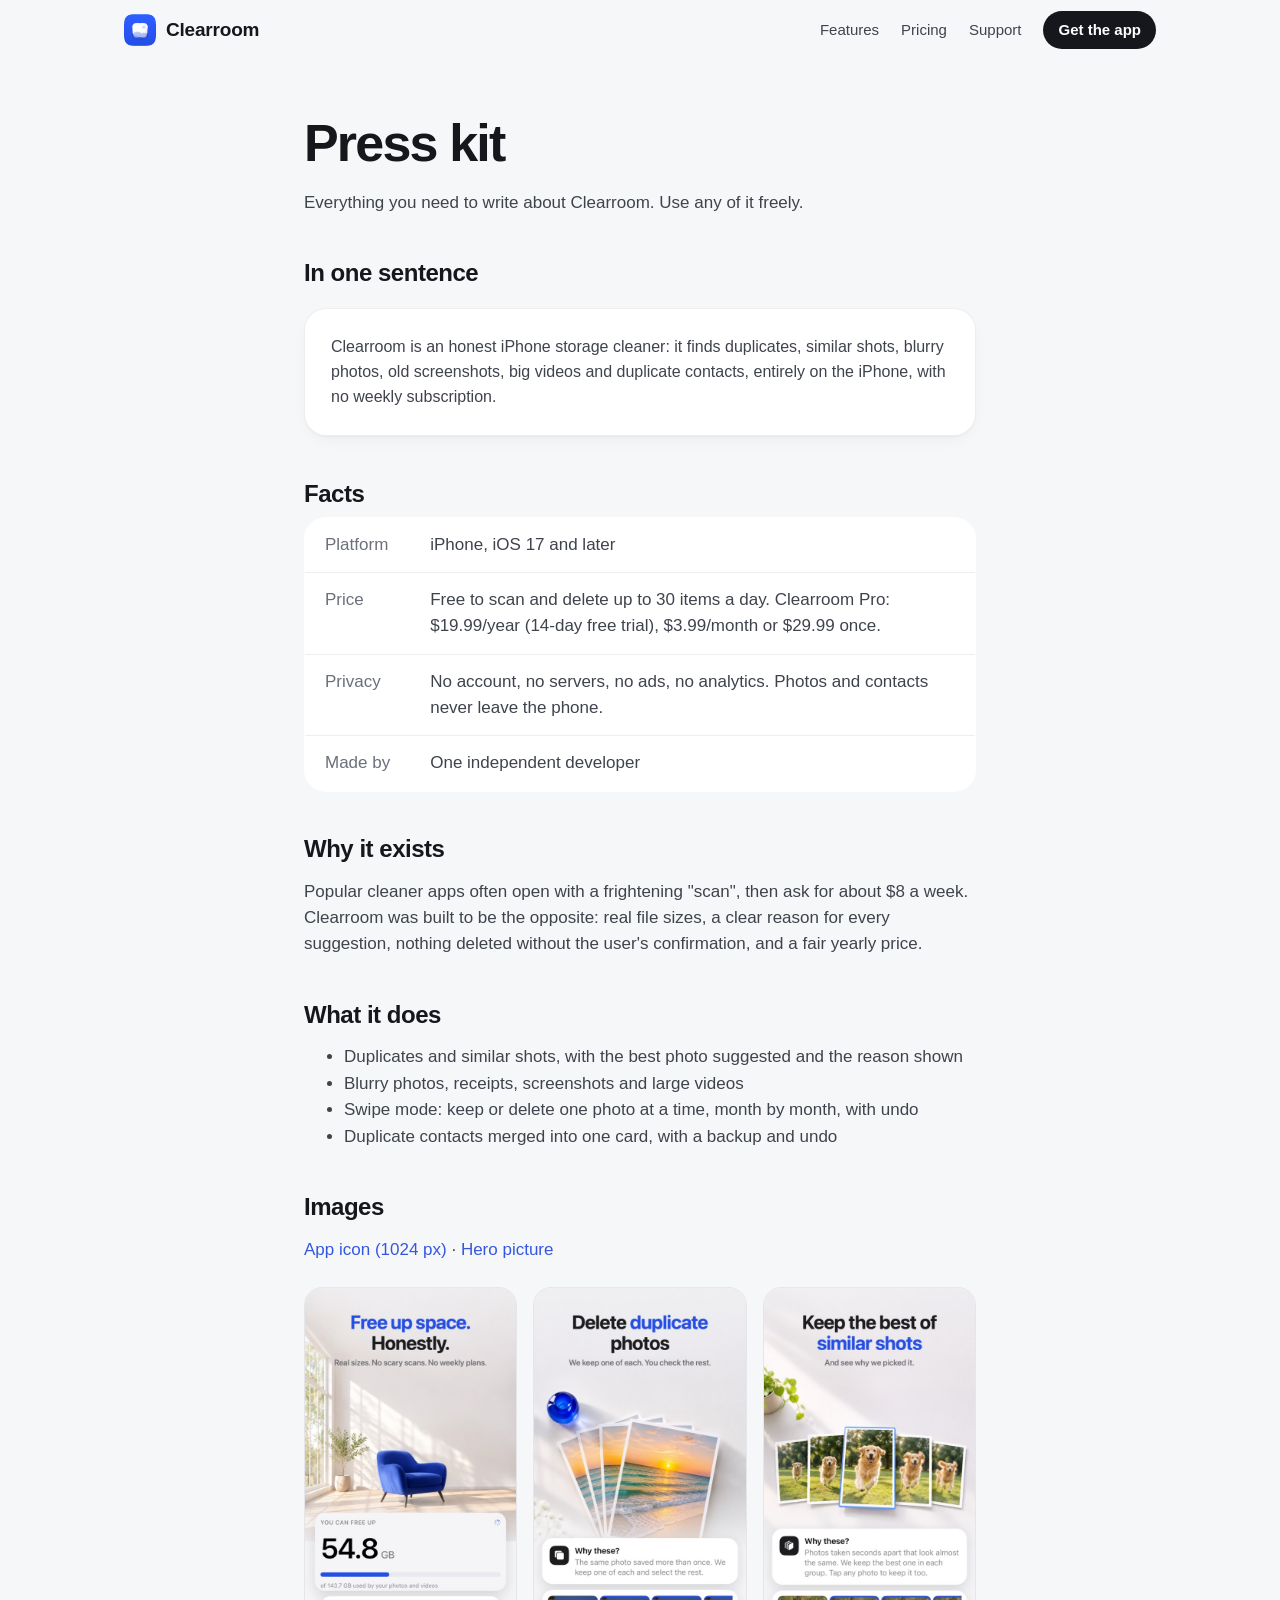
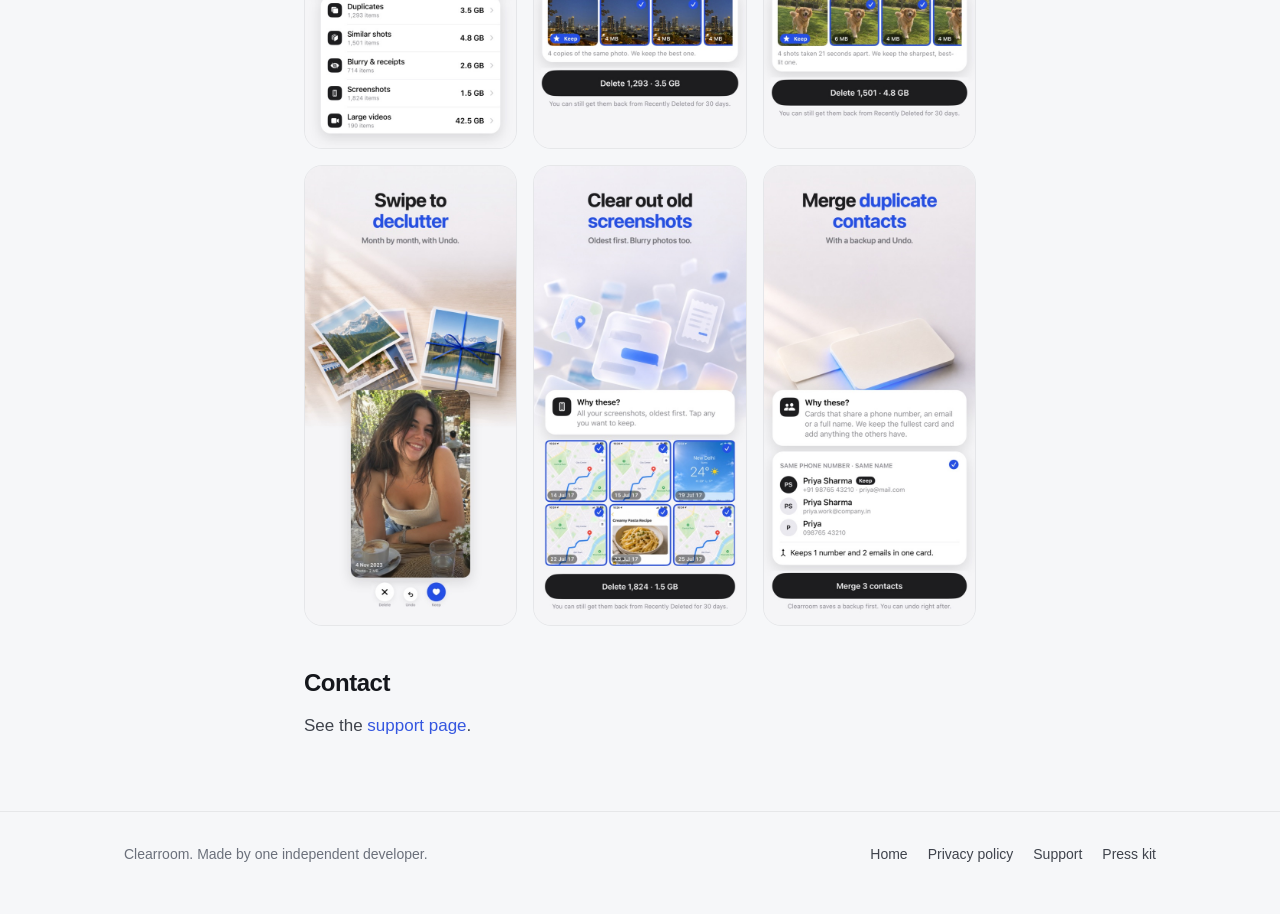
==== commit bd8c7ee0: "New prices: $3.99/month, $19.99/year, $29.99 lifetime" ====
--- a/press.html
+++ b/press.html
@@ -20,7 +20,7 @@
 <h2>Facts</h2>
 <table class="facts">
 <tr><td>Platform</td><td>iPhone, iOS 17 and later</td></tr>
-<tr><td>Price</td><td>Free to scan and delete up to 30 items a day. Clearroom Pro: $39.99/year (14-day free trial), $6.99/month or $79.99 once.</td></tr>
+<tr><td>Price</td><td>Free to scan and delete up to 30 items a day. Clearroom Pro: $19.99/year (14-day free trial), $3.99/month or $29.99 once.</td></tr>
 <tr><td>Privacy</td><td>No account, no servers, no ads, no analytics. Photos and contacts never leave the phone.</td></tr>
 <tr><td>Made by</td><td>One independent developer</td></tr>
 </table>
